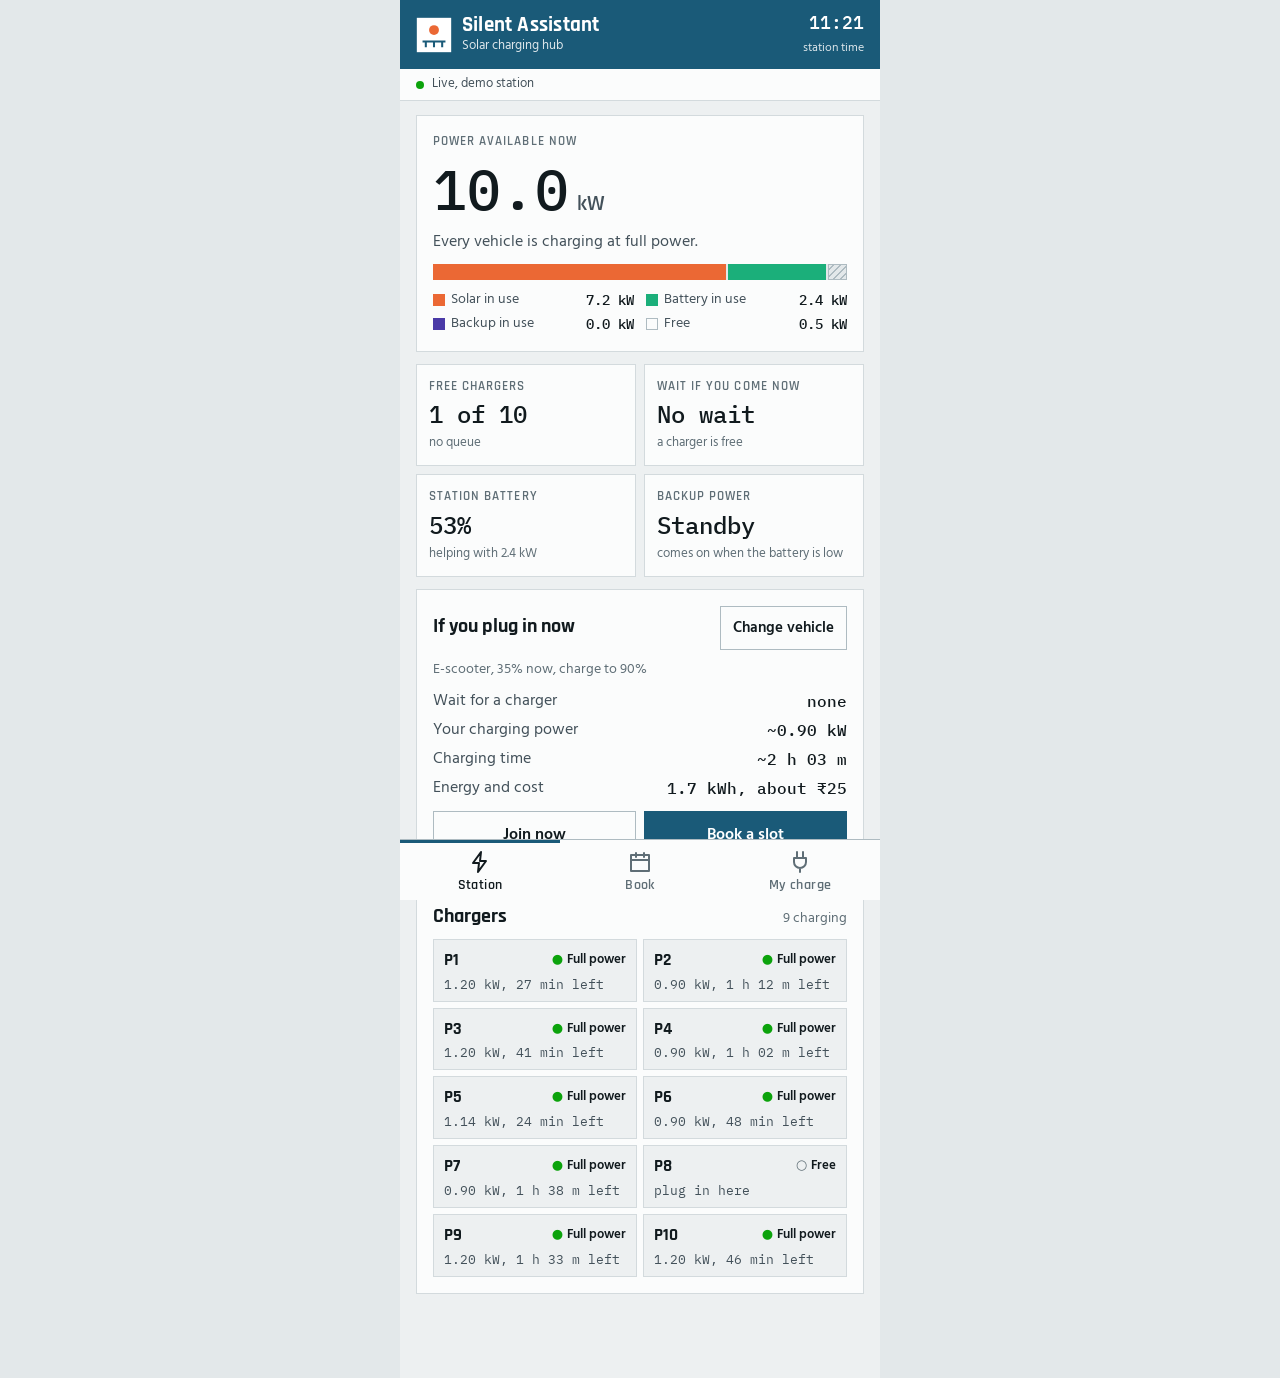
==== app.html @ 6caf34ae "Add customer mobile app with slot booking and live station power app.html shows live available power" ====
<!doctype html>
<html lang="en">
<head>
<meta charset="utf-8">
<meta name="viewport" content="width=device-width, initial-scale=1, viewport-fit=cover">
<meta name="theme-color" content="#1a5a78">
<title>Silent Assistant Charge</title>
<link rel="stylesheet" href="https://fonts.googleapis.com/css2?family=Hind:wght@400;500;600&family=IBM+Plex+Mono:wght@400;500;600&family=Rajdhani:wght@500;600;700&display=swap">
<style>
/* Customer app: one column sized for a phone held in one hand. Three screens behind a bottom bar:
   what the station can give right now, booking an arrival slot, and the customer's own charge. */
:root{
  --bg:#edf0f1; --panel:#fbfcfc; --panel-2:#e3e8ea; --ink:#111a1e; --ink-2:#43515a; --muted:#5f6e76;
  --line:#d3dadd; --line-2:#aebbc1; --accent:#1a5a78; --accent-ink:#ffffff; --accent-soft:#dbeaf1;
  --s-load:#2a78d6; --s-pv:#eb6834; --s-batt:#1baf7a; --s-grid:#4a3aa7;
  --good:#0ca30c; --warn:#fab219; --serious:#ec835a; --crit:#d03b3b; --crit-soft:#fbe6e6;
  --font-d:'Rajdhani','Segoe UI',system-ui,sans-serif;
  --font-b:'Hind','Segoe UI',system-ui,-apple-system,sans-serif;
  --font-m:'IBM Plex Mono',ui-monospace,Consolas,monospace;
}
@media (prefers-color-scheme: dark){ :root:not([data-theme="light"]){
  --bg:#0c1215; --panel:#151c20; --panel-2:#1e282d; --ink:#f1f5f6; --ink-2:#bcc8cd; --muted:#8e9ca3;
  --line:#28343a; --line-2:#3d4b52; --accent:#7cc4e2; --accent-ink:#0c1215; --accent-soft:#16303c;
  --s-load:#3987e5; --s-pv:#d95926; --s-batt:#199e70; --s-grid:#9085e9; --crit-soft:#3a1c1c; color-scheme:dark } }
:root[data-theme="dark"]{
  --bg:#0c1215; --panel:#151c20; --panel-2:#1e282d; --ink:#f1f5f6; --ink-2:#bcc8cd; --muted:#8e9ca3;
  --line:#28343a; --line-2:#3d4b52; --accent:#7cc4e2; --accent-ink:#0c1215; --accent-soft:#16303c;
  --s-load:#3987e5; --s-pv:#d95926; --s-batt:#199e70; --s-grid:#9085e9; --crit-soft:#3a1c1c; color-scheme:dark }

*{box-sizing:border-box}
html{-webkit-text-size-adjust:100%}
body{margin:0;background:var(--panel-2);color:var(--ink);font-family:var(--font-b);font-size:16px;line-height:1.45}
[hidden]{display:none!important}
.app{max-width:480px;margin:0 auto;min-height:100vh;min-height:100dvh;background:var(--bg);display:flex;flex-direction:column}
h1,h2,h3{font-family:var(--font-d);font-weight:700;line-height:1.15;margin:0}
h1{font-size:21px;letter-spacing:.01em} h2{font-size:20px} h3{font-size:17px;font-weight:600}
p{margin:0} a{color:var(--accent)}
.mono,.num{font-family:var(--font-m);font-variant-numeric:tabular-nums}
.lab{font-family:var(--font-d);font-weight:600;font-size:13px;letter-spacing:.08em;text-transform:uppercase;color:var(--muted)}
.note{color:var(--muted);font-size:14px}

/* top bar */
.top{position:sticky;top:0;z-index:5;background:var(--accent);color:var(--accent-ink);padding:10px 16px;padding-top:calc(10px + env(safe-area-inset-top,0px));display:flex;align-items:center;justify-content:space-between;gap:12px}
.brand{display:flex;gap:10px;align-items:center;min-width:0}
.brand svg{flex:none}
.brand span{display:block;font-size:13px;opacity:.85;white-space:nowrap;overflow:hidden;text-overflow:ellipsis}
.clock{text-align:right;flex:none}
.clock b{display:block;font-family:var(--font-m);font-weight:500;font-size:18px;font-variant-numeric:tabular-nums}
.clock span{font-size:12px;opacity:.85}
.livebar{display:flex;align-items:center;gap:8px;padding:6px 16px;font-size:13px;color:var(--ink-2);background:var(--panel);border-bottom:1px solid var(--line)}
.livebar i{width:8px;height:8px;border-radius:50%;background:var(--good);flex:none;animation:pulse 2s ease-in-out infinite}
@keyframes pulse{50%{opacity:.35}}
@media (prefers-reduced-motion:reduce){.livebar i{animation:none}}

main{flex:1;padding:14px 16px calc(84px + env(safe-area-inset-bottom,0px));display:flex;flex-direction:column;gap:12px}
section{display:flex;flex-direction:column;gap:12px}
.card{background:var(--panel);border:1px solid var(--line);padding:16px;display:flex;flex-direction:column;gap:10px;min-width:0}
.card-h{display:flex;justify-content:space-between;align-items:baseline;gap:8px}

/* controls: every tap target is at least 44px tall */
.btn{font-family:var(--font-b);font-size:16px;font-weight:600;min-height:46px;padding:10px 16px;border:1px solid var(--line-2);background:var(--panel);color:var(--ink);cursor:pointer;text-align:center}
.btn.primary{background:var(--accent);color:var(--accent-ink);border-color:var(--accent)}
.btn.danger{border-color:var(--crit);color:var(--crit)}
.btn:disabled{opacity:.5;cursor:not-allowed}
.btn.small{min-height:44px;padding:8px 12px;font-size:15px}
.row2{display:grid;grid-template-columns:1fr 1fr;gap:8px}
button:focus-visible,input:focus-visible,a:focus-visible,summary:focus-visible{outline:2px solid var(--accent);outline-offset:2px}

/* station screen */
.big{display:flex;align-items:baseline;gap:8px}
.big b{font-family:var(--font-m);font-weight:500;font-size:56px;line-height:1;font-variant-numeric:tabular-nums}
.big span{font-family:var(--font-d);font-weight:600;font-size:22px;color:var(--ink-2)}
.say{color:var(--ink-2)}
.say[data-alert="1"]{color:var(--crit);font-weight:600}
.mix{display:flex;gap:2px;height:16px;background:var(--panel-2);overflow:hidden}
.mix i{display:block;height:100%;min-width:0;transition:width .4s}
.mix i.free{background:repeating-linear-gradient(135deg,transparent 0 4px,var(--line-2) 4px 5px);outline:1px solid var(--line-2);outline-offset:-1px}
.leg{display:grid;grid-template-columns:1fr 1fr;gap:4px 12px;font-size:14px;color:var(--ink-2)}
.leg span{display:flex;align-items:center;gap:6px;white-space:nowrap}
.leg i{width:12px;height:12px;flex:none}
.leg b{font-family:var(--font-m);font-weight:500;color:var(--ink);margin-left:auto;font-variant-numeric:tabular-nums}
.tiles{display:grid;grid-template-columns:1fr 1fr;gap:8px}
.tile{background:var(--panel);border:1px solid var(--line);padding:12px;display:flex;flex-direction:column;gap:2px;min-width:0}
.tile b{font-family:var(--font-m);font-weight:500;font-size:24px;font-variant-numeric:tabular-nums}
.tile small{color:var(--muted);font-size:13px}
.kv{display:grid;grid-template-columns:1fr auto;gap:6px 12px;font-size:16px}
.kv span{color:var(--ink-2)} .kv b{font-family:var(--font-m);font-weight:500;font-variant-numeric:tabular-nums;text-align:right}
.plist{display:grid;grid-template-columns:1fr 1fr;gap:6px}
.pc{border:1px solid var(--line);background:var(--bg);padding:8px 10px;display:flex;flex-direction:column;gap:2px;min-width:0}
.pc[data-me="1"]{border:2px solid var(--accent)}
.pc-h{display:flex;justify-content:space-between;align-items:center;gap:6px}
.pc-h b{font-family:var(--font-d);font-size:17px}
.pc small{font-family:var(--font-m);font-size:12.5px;color:var(--ink-2);white-space:nowrap;overflow:hidden;text-overflow:ellipsis}
.st{font-size:13px;font-weight:600;display:inline-flex;align-items:center;gap:4px;white-space:nowrap}
.st::before{content:"○";color:var(--muted)}
.st[data-s="full"]::before{content:"●";color:var(--good)}
.st[data-s="shared"]::before{content:"◐";color:var(--s-load)}
.st[data-s="hold"]::before,.st[data-s="trip"]::before{content:"▲";color:var(--warn)}
.st[data-s="fault"]::before{content:"■";color:var(--crit)}

/* booking screen */
.types{display:grid;grid-template-columns:1fr 1fr;gap:8px}
.types button{font-family:var(--font-b);text-align:left;min-height:60px;padding:8px 12px;border:1px solid var(--line-2);background:var(--panel);color:var(--ink);cursor:pointer;display:flex;flex-direction:column;gap:2px}
.types button b{font-size:16px;font-weight:600}
.types button small{font-size:12.5px;color:var(--muted);font-family:var(--font-m)}
.types button[aria-checked="true"]{background:var(--accent);border-color:var(--accent);color:var(--accent-ink)}
.types button[aria-checked="true"] small{color:var(--accent-ink);opacity:.85}
.field{display:flex;flex-direction:column;gap:2px}
.field label{display:flex;justify-content:space-between;align-items:baseline;font-size:15px;color:var(--ink-2)}
.field label b{font-family:var(--font-m);font-weight:500;font-size:18px;color:var(--ink)}
input[type=range]{width:100%;height:44px;margin:0;accent-color:var(--accent)}
.slots{list-style:none;margin:0;padding:0;display:flex;flex-direction:column;gap:6px}
.slot{display:grid;grid-template-columns:56px minmax(0,1fr) auto;gap:10px;align-items:center;padding:10px;border:1px solid var(--line);background:var(--bg)}
.slot[data-mine="1"]{border:2px solid var(--accent)}
.s-time b{display:block;font-family:var(--font-m);font-weight:500;font-size:18px;font-variant-numeric:tabular-nums}
.s-time span{font-size:12px;color:var(--muted)}
.s-body{display:flex;flex-direction:column;gap:4px;min-width:0}
.s-bar{height:8px;background:var(--panel-2)}
.s-bar i{display:block;height:100%;background:var(--s-load);border-radius:0 3px 3px 0}
.s-meta{display:flex;justify-content:space-between;gap:8px;font-size:13px;color:var(--ink-2);white-space:nowrap}
.s-est{font-size:14px;font-family:var(--font-m);font-variant-numeric:tabular-nums}
.tag{font-family:var(--font-d);font-weight:700;font-size:12px;letter-spacing:.06em;text-transform:uppercase;color:var(--accent);border:1px solid var(--accent);padding:0 5px;margin-left:6px;white-space:nowrap}
.daysep{font-family:var(--font-d);font-weight:600;font-size:13px;letter-spacing:.08em;text-transform:uppercase;color:var(--muted);padding:6px 0 0}

/* my charge screen */
.token{font-family:var(--font-m);font-size:30px;font-weight:500;letter-spacing:.04em}
.prog{height:14px;background:var(--panel-2);position:relative}
.prog i{position:absolute;inset:0 auto 0 0;background:var(--s-batt);border-radius:0 4px 4px 0;transition:width .4s}
.prog em{position:absolute;top:-3px;bottom:-3px;width:2px;background:var(--ink-2)}
.pct{display:flex;justify-content:space-between;font-family:var(--font-m);font-size:14px;color:var(--ink-2)}
.blist{list-style:none;margin:0;padding:0;display:flex;flex-direction:column;gap:8px}
.blist li{border:1px solid var(--line);background:var(--bg);padding:12px;display:flex;flex-direction:column;gap:8px}
.blist .when{font-family:var(--font-m);font-size:20px;font-weight:500}
.blist .code{font-family:var(--font-m);color:var(--ink-2);font-size:14px}
.empty{color:var(--muted)}
.seg{display:flex}
.seg button{flex:1;font-family:var(--font-b);font-size:15px;min-height:44px;border:1px solid var(--line-2);background:var(--panel);color:var(--ink-2);cursor:pointer;margin-right:-1px}
.seg button[aria-pressed="true"]{background:var(--accent);color:var(--accent-ink);border-color:var(--accent);position:relative}
details summary{cursor:pointer;font-family:var(--font-d);font-weight:600;font-size:17px;min-height:28px}
details[open] summary{margin-bottom:10px}
details .in{display:flex;flex-direction:column;gap:10px}

/* bottom bar */
.nav{position:fixed;left:0;right:0;bottom:0;z-index:6;display:flex;justify-content:center;pointer-events:none}
.nav div{pointer-events:auto;width:100%;max-width:480px;display:grid;grid-template-columns:repeat(3,1fr);background:var(--panel);border-top:1px solid var(--line-2);padding-bottom:env(safe-area-inset-bottom,0px)}
.nav button{font-family:var(--font-d);font-weight:600;font-size:14px;letter-spacing:.03em;min-height:60px;border:0;background:none;color:var(--muted);cursor:pointer;display:flex;flex-direction:column;align-items:center;justify-content:center;gap:2px;border-top:3px solid transparent;position:relative}
.nav button[aria-current="page"]{color:var(--ink);border-top-color:var(--accent)}
.nav svg{width:24px;height:24px;fill:none;stroke:currentColor;stroke-width:2;stroke-linecap:round;stroke-linejoin:round}
.nav .dot{position:absolute;top:8px;left:calc(50% + 10px);width:9px;height:9px;border-radius:50%;background:var(--good)}
.toast{position:fixed;left:50%;transform:translateX(-50%);bottom:calc(76px + env(safe-area-inset-bottom,0px));z-index:7;width:calc(100% - 32px);max-width:448px;background:var(--ink);color:var(--bg);padding:12px 14px;font-size:15px}
</style>
</head>
<body>
<div class="app">
  <header class="top">
    <div class="brand">
      <svg width="36" height="36" viewBox="0 0 44 44" aria-hidden="true"><rect x="1" y="1" width="42" height="42" fill="var(--accent-ink)"/><circle cx="22" cy="16" r="6" fill="var(--s-pv)"/><path d="M8 30h28M12 30v7M22 30v7M32 30v7" stroke="var(--accent)" stroke-width="2.5" fill="none"/></svg>
      <div style="min-width:0"><h1>Silent Assistant</h1><span>Solar charging hub</span></div>
    </div>
    <div class="clock"><b id="clock">--:--</b><span>station time</span></div>
  </header>
  <div class="livebar"><i></i><span id="src">Connecting to the station…</span></div>

  <main>
    <!-- STATION -->
    <section id="v-station">
      <div class="card">
        <span class="lab">Power available now</span>
        <div class="big"><b id="h-avail">0.0</b><span>kW</span></div>
        <p class="say" id="h-say"></p>
        <div class="mix" id="h-mix" role="img"></div>
        <div class="leg" id="h-leg"></div>
      </div>
      <div class="tiles">
        <div class="tile"><span class="lab">Free chargers</span><b id="t-free">0</b><small id="t-free-s"></small></div>
        <div class="tile"><span class="lab">Wait if you come now</span><b id="t-wait">0</b><small id="t-wait-s"></small></div>
        <div class="tile"><span class="lab">Station battery</span><b id="t-soc">0%</b><small id="t-soc-s"></small></div>
        <div class="tile"><span class="lab">Backup power</span><b id="t-grid">off</b><small id="t-grid-s"></small></div>
      </div>
      <div class="card">
        <div class="card-h"><h2>If you plug in now</h2><button class="btn small" data-go="book">Change vehicle</button></div>
        <p class="note" id="n-veh"></p>
        <div class="kv" id="n-kv"></div>
        <div class="row2"><button class="btn" id="join">Join now</button><button class="btn primary" data-go="book">Book a slot</button></div>
      </div>
      <div class="card">
        <div class="card-h"><h2>Chargers</h2><span class="note" id="p-note"></span></div>
        <div class="plist" id="plist"></div>
      </div>
    </section>

    <!-- BOOK -->
    <section id="v-book" hidden>
      <div class="card">
        <h2>Your vehicle</h2>
        <div class="types" id="types" role="radiogroup" aria-label="Vehicle type"></div>
        <div class="field"><label for="soc">Battery now <b id="soc-v"></b></label><input type="range" id="soc" min="5" max="90" step="5"></div>
        <div class="field"><label for="tgt">Charge to <b id="tgt-v"></b></label><input type="range" id="tgt" min="20" max="100" step="5"></div>
        <p class="note" id="need"></p>
      </div>
      <div class="card">
        <h2>Pick an arrival slot</h2>
        <p class="note">Booked slots get priority at the station and charge to your full target. The bar is the power the station expects to have, from the solar forecast plus the backup feed.</p>
        <ol class="slots" id="slots"></ol>
      </div>
    </section>

    <!-- MY CHARGE -->
    <section id="v-me" hidden>
      <div class="card" id="sess"></div>
      <div class="card">
        <h2>My bookings</h2>
        <ul class="blist" id="blist"></ul>
      </div>
      <details class="card">
        <summary>Demo controls</summary>
        <div class="in">
          <p class="note" id="d-note"></p>
          <span class="lab">Station clock speed</span>
          <div class="seg" id="speed"><button data-v="1" aria-pressed="true">1 min / s</button><button data-v="10" aria-pressed="false">10 min / s</button><button data-v="60" aria-pressed="false">1 h / s</button></div>
          <button class="btn" id="jump">Skip to my next booking</button>
          <a href="index.html" target="_blank" rel="noopener">Open the station dashboard</a>
        </div>
      </details>
    </section>
  </main>

  <nav class="nav" aria-label="Screens"><div>
    <button data-go="station" aria-current="page"><svg viewBox="0 0 24 24" aria-hidden="true"><path d="M13 2 5 13h6l-1 9 8-11h-6z"/></svg>Station</button>
    <button data-go="book"><svg viewBox="0 0 24 24" aria-hidden="true"><rect x="3" y="5" width="18" height="16"/><path d="M3 10h18M8 3v4M16 3v4"/></svg>Book</button>
    <button data-go="me"><svg viewBox="0 0 24 24" aria-hidden="true"><path d="M9 2v6M15 2v6M6 8h12v4a6 6 0 0 1-12 0zM12 18v4"/></svg>My charge<i class="dot" id="navdot" hidden></i></button>
  </div></nav>
  <div class="toast" id="toast" role="status" aria-live="polite" hidden></div>
</div>

<script src="model.js?v=1"></script>
<script src="station-link.js?v=1"></script>
<script>
(function () {
  'use strict';
  const { TYPES, Station, arrivalRate } = window.SS, Link = window.SSLink;
  const PRICE = 15;                      // ₹ per kWh delivered; the same starting assumption as the business case
  const KEY = 'silent-assistant-app-v1';
  const $ = id => document.getElementById(id);
  const clamp = (v, a, b) => Math.max(a, Math.min(b, v));
  const hhmm = t => { t = ((Math.round(t) % 1440) + 1440) % 1440; return String(Math.floor(t / 60)).padStart(2, '0') + ':' + String(t % 60).padStart(2, '0'); };
  const dur = m => { const n = Math.round(m); return n < 1 ? 'under 1 min' : n < 60 ? n + ' min' : Math.floor(n / 60) + ' h ' + String(n % 60).padStart(2, '0') + ' m'; };
  const inr = v => '₹' + Math.round(v).toLocaleString('en-IN');
  const esc = s => String(s).replace(/[&<>"]/g, c => ({ '&': '&amp;', '<': '&lt;', '>': '&gt;', '"': '&quot;' }[c]));
  const SL = { free: 'Free', full: 'Full power', shared: 'Sharing', hold: 'On hold', trip: 'Tripped', fault: 'Out of order' };
  const SPEC = { rick: 'E-rickshaw', scoot: 'E-scooter', cycle: 'E-cycle', phone: 'Phone / power bank' };

  /* ---------- what this phone remembers ---------- */
  let me = { v: { type: 'scoot', soc: 35, target: 90 }, bookings: [], session: null };
  try { const s = JSON.parse(localStorage.getItem(KEY)); if (s && s.v && TYPES[s.v.type]) { me = s; if (me.session) me.session.stale = true; } } catch (e) { /* first visit or storage blocked */ }
  const save = () => { try { localStorage.setItem(KEY, JSON.stringify(me)); } catch (e) { /* the app still works for this visit */ } };

  /* ---------- the station: a dashboard tab if one is open, otherwise a simulated station in this page ---------- */
  let st, snap = null, remoteAt = 0, speed = 1, seq = 0;
  const pending = new Map();
  function boot() {
    st = new Station({ smart: true, seed: 21, startMin: 540, auto: true });
    st.soc = 88; st.cloud = 0.15;
    ['rick', 'scoot', 'rick', 'cycle', 'rick', 'scoot', 'rick'].forEach(t => st.arrive(t, false));
    for (let i = 0; i < 140; i++) st.step(1);
  }
  const linked = () => Date.now() - remoteAt < 3000;
  const ch = 'BroadcastChannel' in window ? new BroadcastChannel(Link.CH) : null;
  if (ch) ch.onmessage = e => {
    const m = e.data; if (!m) return;
    if (m.kind === 'snap') { snap = m.snap; remoteAt = Date.now(); }
    else if (m.kind === 'reply' && pending.has(m.id)) { pending.get(m.id)(m.r); pending.delete(m.id); }
  };
  function send(cmd) {
    return new Promise(res => {
      if (!linked()) { const r = Link.handle(st, cmd); st.step(0); snap = Link.snapshot(st, 'local'); res(r); return; }
      const id = (++seq) + '-' + Math.random().toString(36).slice(2, 8);
      pending.set(id, res); ch.postMessage({ kind: 'cmd', id: id, cmd: cmd });
      setTimeout(() => { if (pending.has(id)) { pending.delete(id); res({ ok: false, why: 'The station did not answer. Please try again.' }); } }, 2000);
    });
  }
  function advance(min) { let left = min; while (left > 1e-9) { const d = Math.min(1, left); st.step(d); left -= d; } }
  const now = () => snap.day * 1440 + snap.t;

  /* ---------- estimates ---------- */
  // Minutes to charge at a given power share; charging tapers above 80% as it does at the station.
  function chargeMin(type, soc, target, share) {
    const T = TYPES[type]; let min = 0;
    for (let s = soc; s < target; s++) {
      const taper = s < 80 ? 1 : 1 - 0.7 * (s - 80) / 20;
      min += (T.cap / 100) / (Math.max(0.02, Math.min(share, T.max * taper)) * snap.cfg.chgEff) * 60;
    }
    return min;
  }
  const needKwh = v => Math.max(0, v.target - v.soc) / 100 * TYPES[v.type].cap;
  // Expected station power in a future slot: clear-sky solar scaled by today's cloud, plus the backup feed. Battery support is left out, so this is cautious.
  function forecast(t) {
    const c = snap.cfg, x = (t - 360) / 720, clear = x > 0 && x < 1 ? Math.pow(Math.sin(Math.PI * x), 1.2) : 0;
    const power = Math.min(c.busKw, c.pvKwp * c.pvDerate * clear * (1 - 0.75 * snap.cloud) + c.gridKw);
    const busy = clamp(arrivalRate(t) * c.arrX * 1.2, 1, c.ports);      // vehicles expected on charge
    return { power: power, busy: busy };
  }
  const shareOf = (type, power, vehicles) => Math.min(TYPES[type].max, snap.cfg.portMax, power / Math.max(1, vehicles));

  /* ---------- station screen ---------- */
  let plSig = null;
  function renderStation() {
    const s = snap, c = s.cfg, occ = s.ports.filter(p => p.token).length, free = s.ports.filter(p => p.state === 'free').length;
    $('h-avail').textContent = s.tripped ? '0.0' : s.budget.toFixed(1);
    const say = $('h-say');
    say.dataset.alert = s.tripped ? 1 : 0;
    say.textContent = s.tripped ? 'The station has tripped on overload. Charging resumes in about ' + Math.ceil(s.tripLeft) + ' min.'
      : s.budget < 0.15 ? 'No power right now: the sun is down and the backup feed is not available.'
      : !occ ? 'No vehicle is charging. Plug in and you get full power.'
      : s.limiter === 'none' ? 'Every vehicle is charging at full power.'
      : 'Busy: power is shared fairly between ' + occ + ' vehicles, so charging is slower than usual.';
    const batt = Math.max(0, s.batt), solar = Math.max(0, s.load - batt - s.grid), spare = Math.max(0, s.budget - s.load);
    const parts = [['Solar', solar, 'var(--s-pv)'], ['Battery', batt, 'var(--s-batt)'], ['Backup', s.grid, 'var(--s-grid)']];
    $('h-mix').innerHTML = parts.map(p => p[1] > 0.02 ? `<i style="width:${(p[1] / c.busKw * 100).toFixed(1)}%;background:${p[2]}"></i>` : '').join('') + (spare > 0.02 ? `<i class="free" style="width:${(spare / c.busKw * 100).toFixed(1)}%"></i>` : '');
    $('h-mix').setAttribute('aria-label', 'In use ' + s.load.toFixed(1) + ' kilowatts of ' + s.budget.toFixed(1) + ' available; station limit ' + c.busKw + ' kilowatts');
    $('h-leg').innerHTML = parts.map(p => `<span><i style="background:${p[2]}"></i>${p[0]} in use<b>${p[1].toFixed(1)} kW</b></span>`).join('') + `<span><i class="free" style="outline:1px solid var(--line-2);outline-offset:-1px"></i>Free<b>${spare.toFixed(1)} kW</b></span>`;

    $('t-free').textContent = free + ' of ' + c.ports;
    $('t-free-s').textContent = s.queue.length ? s.queue.length + ' waiting in the queue' : free ? 'no queue' : 'all in use';
    $('t-wait').textContent = s.waitNew < 0 ? 'Unknown' : s.waitNew < 1 ? 'No wait' : '~' + dur(s.waitNew);
    $('t-wait-s').textContent = s.waitNew < 0 ? 'station is not managed' : s.waitNew < 1 ? 'a charger is free' : 'until a charger frees up';
    $('t-soc').textContent = Math.round(s.soc) + '%';
    $('t-soc-s').textContent = s.batt > 0.02 ? 'helping with ' + s.batt.toFixed(1) + ' kW' : s.batt < -0.02 ? 'charging from the sun' : 'idle';
    $('t-grid').textContent = s.grid > 0.02 ? s.grid.toFixed(1) + ' kW' : s.gridAvail > 0 ? 'Ready' : 'Standby';
    $('t-grid-s').textContent = s.gridAvail > 0 ? 'on, keeps charging going' : 'comes on when the battery is low';

    const v = me.v, share = shareOf(v.type, s.budget, occ + (free ? 1 : 0)), need = needKwh(v);
    $('n-veh').textContent = SPEC[v.type] + ', ' + v.soc + '% now, charge to ' + v.target + '%';
    $('n-kv').innerHTML = `<span>Wait for a charger</span><b>${s.waitNew < 0 ? 'unknown' : s.waitNew < 1 ? 'none' : '~' + dur(s.waitNew)}</b>` +
      `<span>Your charging power</span><b>~${share.toFixed(2)} kW</b>` +
      `<span>Charging time</span><b>${share > 0.03 ? '~' + dur(chargeMin(v.type, v.soc, v.target, share)) : 'unknown'}</b>` +
      `<span>Energy and cost</span><b>${need.toFixed(1)} kWh, about ${inr(need * PRICE)}</b>`;
    $('join').disabled = !!active() || s.queue.length >= c.queueMax;

    const tok = active() ? me.session.token : null;
    const sig = s.ports.map(p => p.id + p.state + (p.token === tok)).join('|');
    if (sig !== plSig) {
      plSig = sig;
      $('plist').innerHTML = s.ports.map(p => `<div class="pc" data-me="${p.token && p.token === tok ? 1 : 0}"><div class="pc-h"><b>P${p.id}</b><span class="st" data-s="${p.state}">${p.token && p.token === tok ? 'You' : SL[p.state]}</span></div><small></small></div>`).join('');
    }
    [...$('plist').children].forEach((el, i) => {
      const p = s.ports[i];
      el.lastChild.textContent = p.state === 'free' ? 'plug in here' : p.state === 'fault' ? 'being repaired' : p.state === 'trip' ? 'waiting for reset' : p.set.toFixed(2) + ' kW, ' + dur(p.left) + ' left';
    });
    $('p-note').textContent = occ + ' charging';
  }

  /* ---------- booking screen ---------- */
  let slSig = null;
  function buildTypes() {
    $('types').innerHTML = Object.keys(TYPES).map(k => `<button role="radio" data-type="${k}" aria-checked="false"><b>${SPEC[k]}</b><small>up to ${TYPES[k].max} kW, ${TYPES[k].cap} kWh</small></button>`).join('');
    $('types').addEventListener('click', e => { const b = e.target.closest('button'); if (!b) return; me.v.type = b.dataset.type; save(); render(); });
    $('soc').addEventListener('input', e => { me.v.soc = +e.target.value; if (me.v.target < me.v.soc + 10) me.v.target = Math.min(100, me.v.soc + 10); save(); render(); });
    $('tgt').addEventListener('input', e => { me.v.target = Math.max(+e.target.value, me.v.soc + 10); save(); render(); });
  }
  function renderBook() {
    const v = me.v, c = snap.cfg;
    [...$('types').children].forEach(b => b.setAttribute('aria-checked', b.dataset.type === v.type));
    if (document.activeElement !== $('soc')) $('soc').value = v.soc;
    if (document.activeElement !== $('tgt') || +$('tgt').value !== v.target) $('tgt').value = v.target;
    $('soc-v').textContent = v.soc + '%'; $('tgt-v').textContent = v.target + '%';
    $('need').textContent = 'Needs ' + needKwh(v).toFixed(1) + ' kWh, about ' + inr(needKwh(v) * PRICE) + ' at ₹' + PRICE + ' per kWh.';

    // Arrival slots: every half hour from now, 06:00 to 22:00, today and into tomorrow.
    const first = Math.ceil((now() + 1) / 30) * 30, rows = [];
    for (let a = first; rows.length < 18 && a < first + 1440; a += 30) {
      const t = a % 1440; if (t < 360 || t > 1290) continue;
      const f = forecast(t), share = shareOf(v.type, f.power, f.busy);
      rows.push({ abs: a, t: t, f: f, min: chargeMin(v.type, v.soc, v.target, share), mine: me.bookings.some(b => b.abs === a) });
    }
    const best = rows.reduce((m, r) => (!m || r.min < m.min - 0.5 ? r : m), null);
    const sig = rows.map(r => r.abs + ':' + r.f.power.toFixed(1) + ':' + Math.round(r.min) + ':' + r.mine).join('|') + '|' + snap.day;
    if (sig === slSig) return;
    slSig = sig;
    let html = '', day = snap.day;
    rows.forEach(r => {
      const d = Math.floor(r.abs / 1440);
      if (d !== day) { day = d; html += '<li class="daysep">Tomorrow</li>'; }
      const lvl = r.f.busy / c.ports;
      html += `<li class="slot" data-mine="${r.mine ? 1 : 0}"><div class="s-time"><b>${hhmm(r.t)}</b><span>to ${hhmm(r.t + 30)}</span></div>` +
        `<div class="s-body"><div class="s-bar"><i style="width:${(r.f.power / c.busKw * 100).toFixed(0)}%"></i></div>` +
        `<div class="s-meta"><span>${r.f.power.toFixed(1)} kW expected</span><span>${lvl < 0.3 ? 'Quiet' : lvl < 0.5 ? 'Moderate' : 'Busy'}</span></div>` +
        `<div class="s-est">~${dur(r.min)}${r === best ? '<span class="tag">Fastest</span>' : ''}</div></div>` +
        `<button class="btn small${r.mine ? '' : ' primary'}" data-abs="${r.abs}" ${r.mine ? 'disabled' : ''}>${r.mine ? 'Booked' : 'Book'}</button></li>`;
    });
    $('slots').innerHTML = html;
  }
  function book(abs) {
    if (me.bookings.length >= 3) { toast('You already hold 3 bookings. Cancel one first.'); return; }
    const v = me.v, code = 'SA-' + hhmm(abs % 1440).replace(':', '') + '-' + Math.random().toString(36).slice(2, 5).toUpperCase();
    me.bookings.push({ abs: abs, type: v.type, soc: v.soc, target: v.target, code: code });
    me.bookings.sort((a, b) => a.abs - b.abs); save(); slSig = null; blSig = null; render();
    toast('Booked ' + hhmm(abs % 1440) + ' to ' + hhmm(abs % 1440 + 30) + '. Check in from ' + hhmm(abs % 1440 - 10) + ' under My charge.');
  }

  /* ---------- my charge screen ---------- */
  const active = () => me.session && !me.session.done;
  async function checkin(b) {
    if (active()) { toast('You already have a charge in progress.'); return; }
    const v = b || me.v;
    const r = await send({ kind: 'checkin', type: v.type, soc: v.soc, target: v.target, prio: !!b });
    if (!r.ok) { toast(r.why); return; }
    me.session = { token: r.token, type: v.type, soc0: v.soc, soc: v.soc, target: v.target, kwh: 0, booked: !!b, done: false };
    if (b) me.bookings = me.bookings.filter(x => x !== b);
    save(); blSig = null; slSig = null; go('me'); render();
    toast('Checked in. Your token is ' + r.token + '.');
  }
  function track() {              // follow our token through the station snapshot
    const s = me.session; if (!s || s.done) return;
    const p = snap.ports.find(x => x.token === s.token), qi = snap.queue.findIndex(x => x.token === s.token);
    if (p) { s.seen = true; s.stale = false; s.port = p.id; s.state = p.state; s.set = p.set; s.left = p.left; s.soc = p.soc; s.kwh = p.kwh; s.pos = -1; }
    else if (qi >= 0) { s.seen = true; s.stale = false; s.port = null; s.pos = qi; s.wait = snap.queue[qi].wait; }
    else if (s.stale) { me.session = null; save(); }                    // left over from an earlier visit
    else if (s.seen) { s.done = true; save(); toast('Charging finished at ' + Math.round(s.soc) + '%.'); }
  }
  // The cards are rebuilt only when their layout changes; numbers are then updated in place,
  // so a button is never replaced while a finger is on it.
  let blSig = null, seSig = null;
  function renderMe() {
    const s = me.session, el = $('sess');
    $('navdot').hidden = !active();
    const mode = !s ? 'none' : s.done ? 'done' : s.port ? 'charge' + (s.booked ? 'B' : 'W') : 'wait';
    if (mode !== seSig) {
      seSig = mode;
      el.innerHTML = mode === 'none' ? '<h2>No charge in progress</h2><p class="empty">Book a slot, or join the queue from the Station screen. Your charging status will appear here.</p>'
        : mode === 'done' ? '<h2>Charge complete</h2><div class="kv"><span>Token</span><b id="x-tok"></b><span>Battery</span><b id="x-batt"></b><span>Energy</span><b id="x-kwh"></b><span>To pay</span><b id="x-cost"></b></div><button class="btn primary" id="s-done">Done</button>'
        : mode === 'wait' ? '<span class="lab">Waiting for a charger</span><div class="token" id="x-tok"></div><div class="kv"><span>Your place in the queue</span><b id="x-pos"></b><span>Estimated wait</span><b id="x-wait"></b></div><p class="note">Stay near the station. Your port number appears here as soon as a charger is free.</p><button class="btn danger" id="s-stop">Leave the queue</button>'
        : '<div class="card-h"><span class="lab" id="x-port"></span><span class="st" id="x-st"></span></div><div class="big"><b id="x-kw"></b><span>kW now</span></div>' +
          '<div class="prog" id="x-prog" role="img"><i></i><em></em></div><div class="pct"><span id="x-now"></span><span id="x-tgt"></span></div>' +
          '<div class="kv"><span>Token</span><b id="x-tok"></b><span>Time left</span><b id="x-left"></b><span>Energy so far</span><b id="x-kwh"></b><span>Cost so far</span><b id="x-cost"></b></div>' +
          (mode === 'chargeW' ? `<p class="note">Walk-in fair use: while others are waiting, a session ends at ${snap.cfg.fairSoc}% or ${snap.cfg.fairKwh} kWh. Booked slots charge to the full target.</p>` : '') +
          '<button class="btn danger" id="s-stop">Stop charging and unplug</button>';
    }
    const put = (id, v) => { const e = $(id); if (e && e.textContent !== v) e.textContent = v; };
    if (s) {
      put('x-tok', s.token); put('x-kwh', s.kwh.toFixed(2) + ' kWh'); put('x-cost', inr(s.kwh * PRICE));
      put('x-batt', s.soc0 + '% to ' + Math.round(s.soc) + '%');
      put('x-pos', String((s.pos || 0) + 1)); put('x-wait', s.wait == null || s.wait < 0 ? 'unknown' : '~' + dur(s.wait));
      if (s.port && !s.done) {
        put('x-port', 'Charging at port ' + s.port); put('x-st', SL[s.state] || ''); $('x-st').dataset.s = s.state;
        put('x-kw', s.set.toFixed(2)); put('x-now', Math.round(s.soc) + '% now'); put('x-tgt', 'target ' + s.target + '%');
        put('x-left', s.state === 'hold' ? 'waiting for power' : s.state === 'trip' ? 'station tripped' : '~' + dur(s.left));
        const pr = $('x-prog'); pr.firstChild.style.width = clamp(s.soc, 0, 100).toFixed(1) + '%'; pr.lastChild.style.left = s.target + '%';
        pr.setAttribute('aria-label', 'Battery ' + Math.round(s.soc) + ' percent, target ' + s.target + ' percent');
      }
    }

    const t = now(), phase = b => { const d = b.abs - t; return d > 10 ? 'early' : d >= -45 ? 'open' : 'past'; };
    const sig = me.bookings.map(b => b.code + phase(b)).join('|') + '|' + !!active();
    if (sig !== blSig) {
      blSig = sig;
      $('blist').innerHTML = me.bookings.length ? me.bookings.map((b, i) => {
        const tm = b.abs % 1440, ph = phase(b);
        return `<li><div class="card-h"><span class="when">${hhmm(tm)} to ${hhmm(tm + 30)}</span><span class="code">${esc(b.code)}</span></div>` +
          `<span>${SPEC[b.type]}, ${b.soc}% to ${b.target}%</span><span class="note" data-state></span>` +
          `<div class="row2"><button class="btn primary" data-in="${i}" ${ph !== 'open' || active() ? 'disabled' : ''}>Check in</button><button class="btn" data-x="${i}">${ph === 'past' ? 'Remove' : 'Cancel'}</button></div></li>`;
      }).join('') : '<li class="empty" style="border:0;padding:0;background:none">No bookings yet.</li>';
    }
    [...$('blist').querySelectorAll('[data-state]')].forEach((e, i) => {
      const b = me.bookings[i]; if (!b) return;
      const d = b.abs - t, ph = phase(b), txt = ph === 'early' ? 'Check-in opens at ' + hhmm(b.abs % 1440 - 10) + ', in ' + dur(d - 10) : ph === 'open' ? 'Check-in is open now' : 'This slot has passed';
      if (e.textContent !== txt) e.textContent = txt;
    });
    put('d-note', linked() ? 'Linked to the station dashboard open in another tab. The dashboard controls the clock, and your check-in appears there as a vehicle.' : 'This is a demo: the station is simulated on your phone and its clock runs fast. Bookings are kept on this phone only.');
    $('speed').style.opacity = linked() ? 0.5 : 1; $('jump').disabled = linked() || !me.bookings.length;
  }

  /* ---------- shell ---------- */
  let view = 'station', toastT = 0;
  function toast(msg) { const t = $('toast'); t.textContent = msg; t.hidden = false; clearTimeout(toastT); toastT = setTimeout(() => { t.hidden = true; }, 4200); }
  function go(name) {
    if (!$('v-' + name)) return;
    view = name;
    ['station', 'book', 'me'].forEach(n => { $('v-' + n).hidden = n !== name; });
    document.querySelectorAll('.nav button').forEach(b => { if (b.dataset.go === name) b.setAttribute('aria-current', 'page'); else b.removeAttribute('aria-current'); });
    try { history.replaceState(null, '', '#' + name); } catch (e) { /* hash is a convenience only */ }
    window.scrollTo(0, 0);
  }
  function render() {
    if (!snap) return;
    track();
    $('clock').textContent = hhmm(snap.t);
    $('src').textContent = linked() ? 'Live from the station dashboard' : 'Live, demo station';
    if (view === 'station') renderStation(); else if (view === 'book') renderBook();
    renderMe();
  }
  document.addEventListener('click', e => {
    const b = e.target.closest('button'); if (!b) return;
    if (b.dataset.go) { go(b.dataset.go); render(); }
    else if (b.dataset.abs) book(+b.dataset.abs);
    else if (b.dataset.in) checkin(me.bookings[+b.dataset.in]);
    else if (b.dataset.x) { me.bookings.splice(+b.dataset.x, 1); save(); blSig = null; slSig = null; render(); }
    else if (b.id === 'join') checkin(null);
    else if (b.id === 's-stop') send({ kind: 'leave', token: me.session.token }).then(() => { me.session = null; save(); render(); toast('You have left the station.'); });
    else if (b.id === 's-done') { me.session = null; save(); render(); }
    else if (b.id === 'jump') { const nb = me.bookings.find(x => x.abs - 8 > now()) || me.bookings[0]; let n = 0; while (st.day * 1440 + st.t < nb.abs - 8 && n++ < 3000) st.step(1); snap = Link.snapshot(st, 'local'); slSig = null; blSig = null; render(); }
    else if (b.parentNode.id === 'speed') { speed = +b.dataset.v; [...$('speed').children].forEach(x => x.setAttribute('aria-pressed', x === b)); }
  });

  boot(); buildTypes();
  snap = Link.snapshot(st, 'local');
  if (location.hash.length > 1) go(location.hash.slice(1));
  render();
  setInterval(() => { if (!linked()) { advance(speed * 0.25); snap = Link.snapshot(st, 'local'); } render(); }, 250);
})();
</script>
</body>
</html>
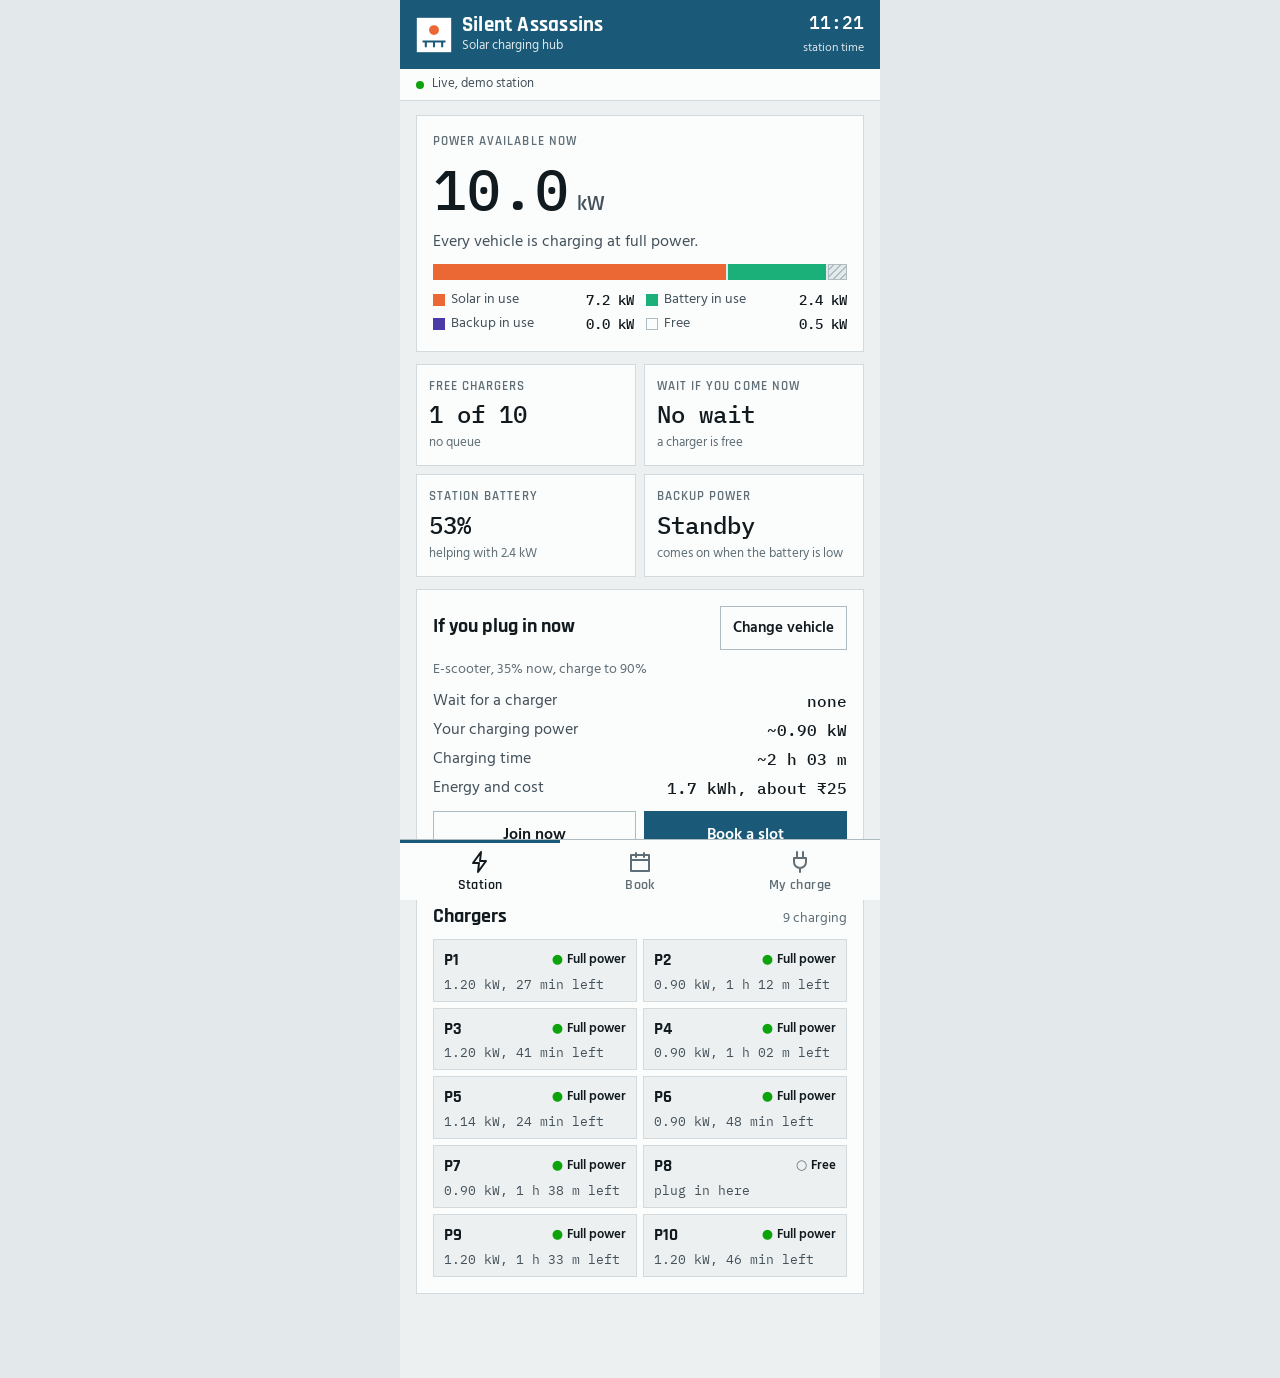
==== commit 656cdde7: "Rename to team name Silent Assassins Co-Authored-By: Claude Opus 5.5 <noreply@anthropic.com>" ====
--- a/app.html
+++ b/app.html
@@ -4,7 +4,7 @@
 <meta charset="utf-8">
 <meta name="viewport" content="width=device-width, initial-scale=1, viewport-fit=cover">
 <meta name="theme-color" content="#1a5a78">
-<title>Silent Assistant Charge</title>
+<title>Silent Assassins Charge</title>
 <link rel="stylesheet" href="https://fonts.googleapis.com/css2?family=Hind:wght@400;500;600&family=IBM+Plex+Mono:wght@400;500;600&family=Rajdhani:wght@500;600;700&display=swap">
 <style>
 /* Customer app: one column sized for a phone held in one hand. Three screens behind a bottom bar:
@@ -155,7 +155,7 @@
   <header class="top">
     <div class="brand">
       <svg width="36" height="36" viewBox="0 0 44 44" aria-hidden="true"><rect x="1" y="1" width="42" height="42" fill="var(--accent-ink)"/><circle cx="22" cy="16" r="6" fill="var(--s-pv)"/><path d="M8 30h28M12 30v7M22 30v7M32 30v7" stroke="var(--accent)" stroke-width="2.5" fill="none"/></svg>
-      <div style="min-width:0"><h1>Silent Assistant</h1><span>Solar charging hub</span></div>
+      <div style="min-width:0"><h1>Silent Assassins</h1><span>Solar charging hub</span></div>
     </div>
     <div class="clock"><b id="clock">--:--</b><span>station time</span></div>
   </header>
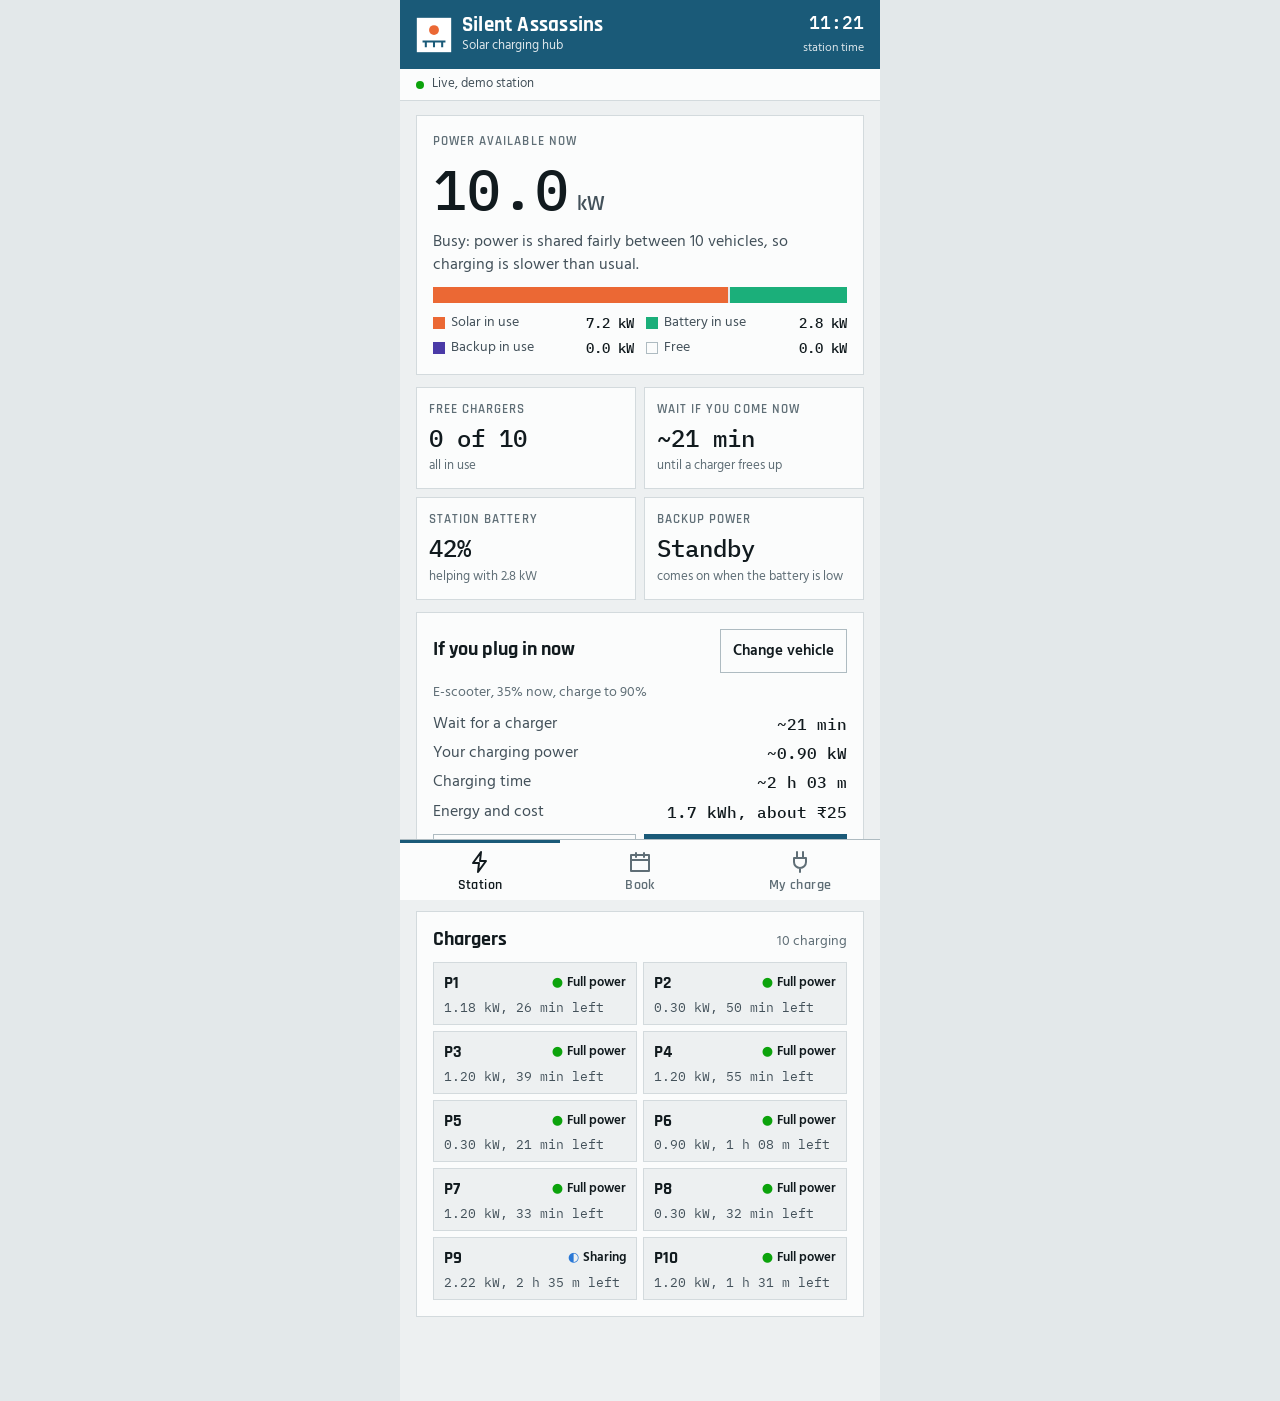
==== commit 9d6d8dd3: "Add e-cars with dedicated car bays and reorganise the bench wiring Cars charge at up to 3.3 kW on th" ====
--- a/app.html
+++ b/app.html
@@ -233,8 +233,8 @@
   <div class="toast" id="toast" role="status" aria-live="polite" hidden></div>
 </div>
 
-<script src="model.js?v=1"></script>
-<script src="station-link.js?v=1"></script>
+<script src="model.js?v=2"></script>
+<script src="station-link.js?v=2"></script>
 <script>
 (function () {
   'use strict';
@@ -248,7 +248,7 @@
   const inr = v => '₹' + Math.round(v).toLocaleString('en-IN');
   const esc = s => String(s).replace(/[&<>"]/g, c => ({ '&': '&amp;', '<': '&lt;', '>': '&gt;', '"': '&quot;' }[c]));
   const SL = { free: 'Free', full: 'Full power', shared: 'Sharing', hold: 'On hold', trip: 'Tripped', fault: 'Out of order' };
-  const SPEC = { rick: 'E-rickshaw', scoot: 'E-scooter', cycle: 'E-cycle', phone: 'Phone / power bank' };
+  const SPEC = { rick: 'E-rickshaw', scoot: 'E-scooter', cycle: 'E-cycle', phone: 'Phone / power bank', car: 'E-car' };
 
   /* ---------- what this phone remembers ---------- */
   let me = { v: { type: 'scoot', soc: 35, target: 90 }, bookings: [], session: null };
@@ -261,7 +261,7 @@
   function boot() {
     st = new Station({ smart: true, seed: 21, startMin: 540, auto: true });
     st.soc = 88; st.cloud = 0.15;
-    ['rick', 'scoot', 'rick', 'cycle', 'rick', 'scoot', 'rick'].forEach(t => st.arrive(t, false));
+    ['rick', 'scoot', 'rick', 'cycle', 'car', 'rick', 'scoot', 'rick'].forEach(t => st.arrive(t, false));
     for (let i = 0; i < 140; i++) st.step(1);
   }
   const linked = () => Date.now() - remoteAt < 3000;
@@ -300,7 +300,8 @@
     const busy = clamp(arrivalRate(t) * c.arrX * 1.2, 1, c.ports);      // vehicles expected on charge
     return { power: power, busy: busy };
   }
-  const shareOf = (type, power, vehicles) => Math.min(TYPES[type].max, snap.cfg.portMax, power / Math.max(1, vehicles));
+  const shareOf = (type, power, vehicles) => Math.min(TYPES[type].max, TYPES[type].car ? snap.cfg.carMax : snap.cfg.portMax, power / Math.max(1, vehicles));
+  const waitNow = () => TYPES[me.v.type].car ? snap.waitCar : snap.waitNew;      // cars can only use the car bays
 
   /* ---------- station screen ---------- */
   let plSig = null;
@@ -322,8 +323,9 @@
 
     $('t-free').textContent = free + ' of ' + c.ports;
     $('t-free-s').textContent = s.queue.length ? s.queue.length + ' waiting in the queue' : free ? 'no queue' : 'all in use';
-    $('t-wait').textContent = s.waitNew < 0 ? 'Unknown' : s.waitNew < 1 ? 'No wait' : '~' + dur(s.waitNew);
-    $('t-wait-s').textContent = s.waitNew < 0 ? 'station is not managed' : s.waitNew < 1 ? 'a charger is free' : 'until a charger frees up';
+    const w = waitNow(), bay = TYPES[me.v.type].car ? 'car bay' : 'charger';
+    $('t-wait').textContent = w < 0 ? 'Unknown' : w < 1 ? 'No wait' : '~' + dur(w);
+    $('t-wait-s').textContent = w < 0 ? 'cannot be estimated now' : w < 1 ? 'a ' + bay + ' is free' : 'until a ' + bay + ' frees up';
     $('t-soc').textContent = Math.round(s.soc) + '%';
     $('t-soc-s').textContent = s.batt > 0.02 ? 'helping with ' + s.batt.toFixed(1) + ' kW' : s.batt < -0.02 ? 'charging from the sun' : 'idle';
     $('t-grid').textContent = s.grid > 0.02 ? s.grid.toFixed(1) + ' kW' : s.gridAvail > 0 ? 'Ready' : 'Standby';
@@ -331,7 +333,7 @@
 
     const v = me.v, share = shareOf(v.type, s.budget, occ + (free ? 1 : 0)), need = needKwh(v);
     $('n-veh').textContent = SPEC[v.type] + ', ' + v.soc + '% now, charge to ' + v.target + '%';
-    $('n-kv').innerHTML = `<span>Wait for a charger</span><b>${s.waitNew < 0 ? 'unknown' : s.waitNew < 1 ? 'none' : '~' + dur(s.waitNew)}</b>` +
+    $('n-kv').innerHTML = `<span>Wait for a charger</span><b>${w < 0 ? 'unknown' : w < 1 ? 'none' : '~' + dur(w)}</b>` +
       `<span>Your charging power</span><b>~${share.toFixed(2)} kW</b>` +
       `<span>Charging time</span><b>${share > 0.03 ? '~' + dur(chargeMin(v.type, v.soc, v.target, share)) : 'unknown'}</b>` +
       `<span>Energy and cost</span><b>${need.toFixed(1)} kWh, about ${inr(need * PRICE)}</b>`;
@@ -345,7 +347,7 @@
     }
     [...$('plist').children].forEach((el, i) => {
       const p = s.ports[i];
-      el.lastChild.textContent = p.state === 'free' ? 'plug in here' : p.state === 'fault' ? 'being repaired' : p.state === 'trip' ? 'waiting for reset' : p.set.toFixed(2) + ' kW, ' + dur(p.left) + ' left';
+      el.lastChild.textContent = p.state === 'free' ? (p.car ? 'car bay, 3.3 kW' : 'plug in here') : p.state === 'fault' ? 'being repaired' : p.state === 'trip' ? 'waiting for reset' : p.set.toFixed(2) + ' kW, ' + dur(p.left) + ' left';
     });
     $('p-note').textContent = occ + ' charging';
   }
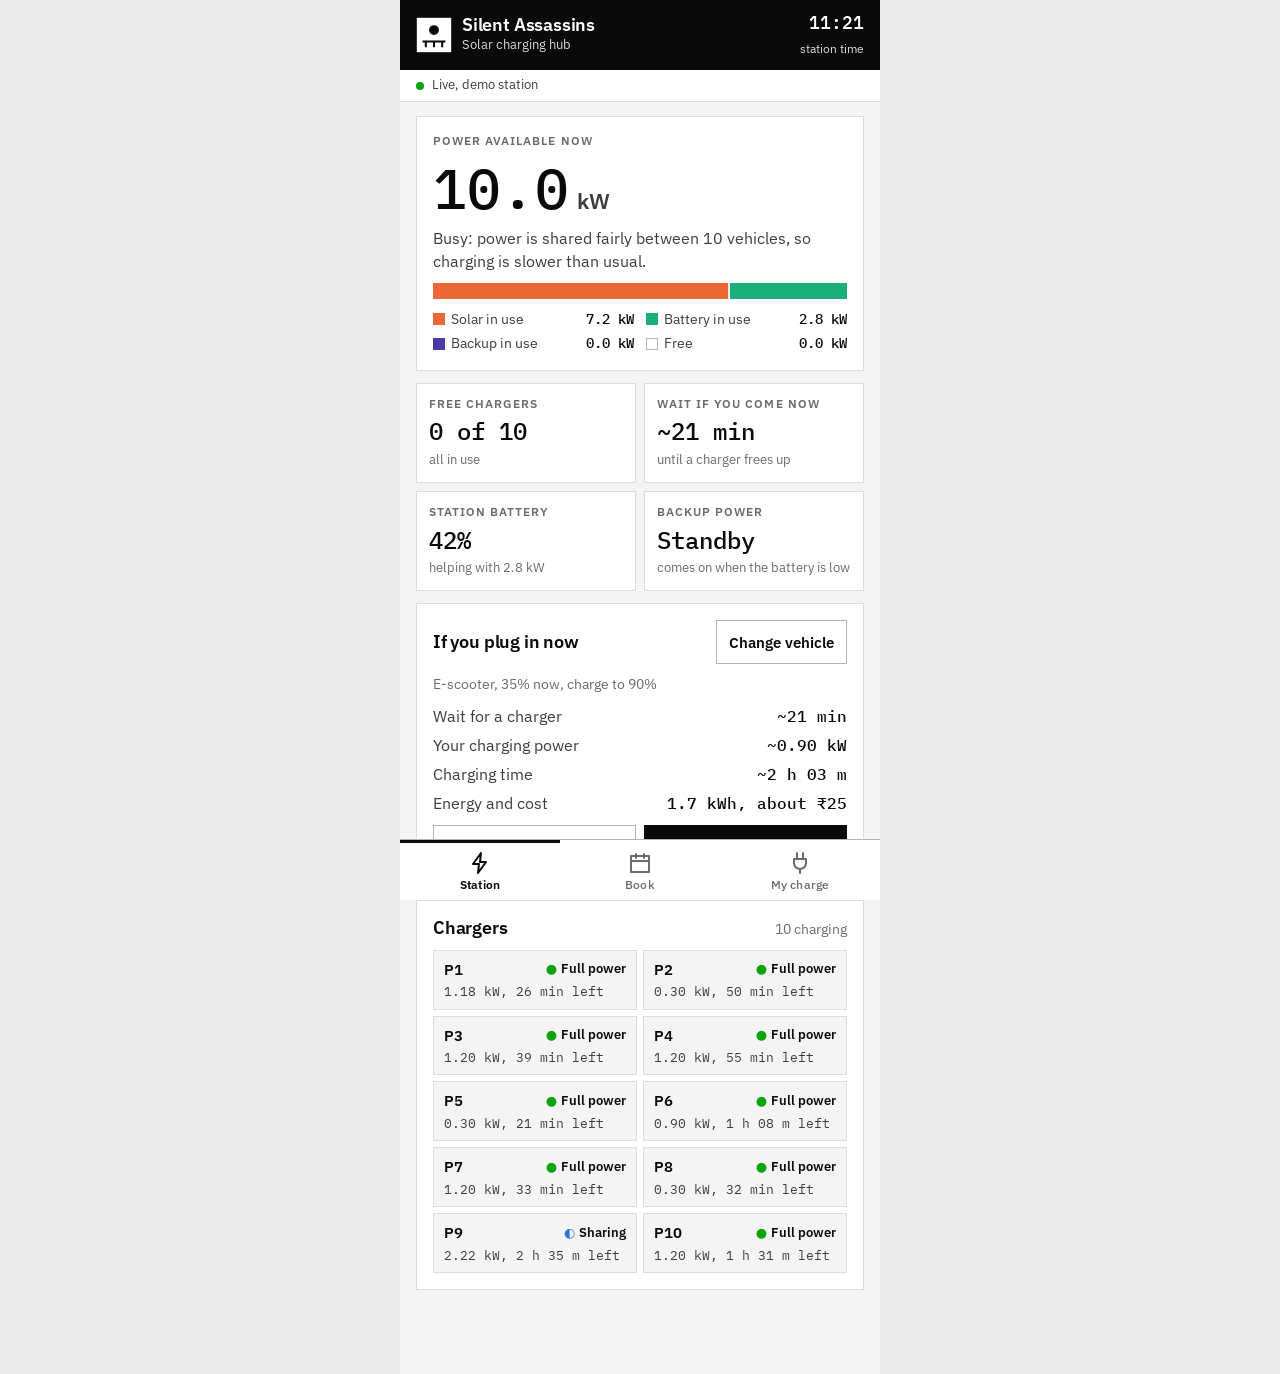
==== commit 5b85f1ab: "Restyle the dashboard and customer app in a black-and-white theme Monochrome chrome in IBM Plex Sans" ====
--- a/app.html
+++ b/app.html
@@ -3,44 +3,47 @@
 <head>
 <meta charset="utf-8">
 <meta name="viewport" content="width=device-width, initial-scale=1, viewport-fit=cover">
-<meta name="theme-color" content="#1a5a78">
+<meta name="theme-color" content="#0a0a0a" media="(prefers-color-scheme: light)">
+<meta name="theme-color" content="#141414" media="(prefers-color-scheme: dark)">
 <title>Silent Assassins Charge</title>
-<link rel="stylesheet" href="https://fonts.googleapis.com/css2?family=Hind:wght@400;500;600&family=IBM+Plex+Mono:wght@400;500;600&family=Rajdhani:wght@500;600;700&display=swap">
+<link rel="stylesheet" href="https://fonts.googleapis.com/css2?family=IBM+Plex+Sans:wght@400;500;600;700&family=IBM+Plex+Mono:wght@400;500;600&display=swap">
 <style>
-/* Customer app: one column sized for a phone held in one hand. Three screens behind a bottom bar:
+/* Theme: black-and-white chrome; colour is kept for power sources and status only.
+   Customer app: one column sized for a phone held in one hand. Three screens behind a bottom bar:
    what the station can give right now, booking an arrival slot, and the customer's own charge. */
 :root{
-  --bg:#edf0f1; --panel:#fbfcfc; --panel-2:#e3e8ea; --ink:#111a1e; --ink-2:#43515a; --muted:#5f6e76;
-  --line:#d3dadd; --line-2:#aebbc1; --accent:#1a5a78; --accent-ink:#ffffff; --accent-soft:#dbeaf1;
+  --bg:#f4f4f4; --panel:#ffffff; --panel-2:#ebebeb; --ink:#0a0a0a; --ink-2:#3d3d3d; --muted:#6b6b6b;
+  --line:#dcdcdc; --line-2:#b3b3b3; --accent:#0a0a0a; --accent-ink:#ffffff; --accent-soft:#e6e6e6;
   --s-load:#2a78d6; --s-pv:#eb6834; --s-batt:#1baf7a; --s-grid:#4a3aa7;
   --good:#0ca30c; --warn:#fab219; --serious:#ec835a; --crit:#d03b3b; --crit-soft:#fbe6e6;
-  --font-d:'Rajdhani','Segoe UI',system-ui,sans-serif;
-  --font-b:'Hind','Segoe UI',system-ui,-apple-system,sans-serif;
+  --top:#0a0a0a; --top-line:#0a0a0a;
+  --font-d:'IBM Plex Sans','Segoe UI',system-ui,sans-serif;
+  --font-b:'IBM Plex Sans','Segoe UI',system-ui,-apple-system,sans-serif;
   --font-m:'IBM Plex Mono',ui-monospace,Consolas,monospace;
 }
 @media (prefers-color-scheme: dark){ :root:not([data-theme="light"]){
-  --bg:#0c1215; --panel:#151c20; --panel-2:#1e282d; --ink:#f1f5f6; --ink-2:#bcc8cd; --muted:#8e9ca3;
-  --line:#28343a; --line-2:#3d4b52; --accent:#7cc4e2; --accent-ink:#0c1215; --accent-soft:#16303c;
-  --s-load:#3987e5; --s-pv:#d95926; --s-batt:#199e70; --s-grid:#9085e9; --crit-soft:#3a1c1c; color-scheme:dark } }
+  --bg:#0a0a0a; --panel:#141414; --panel-2:#1f1f1f; --ink:#f5f5f5; --ink-2:#c4c4c4; --muted:#8f8f8f;
+  --line:#2a2a2a; --line-2:#444444; --accent:#ffffff; --accent-ink:#0a0a0a; --accent-soft:#262626;
+  --s-load:#3987e5; --s-pv:#d95926; --s-batt:#199e70; --s-grid:#9085e9; --crit-soft:#3a1c1c; --top:#141414; --top-line:#2a2a2a; color-scheme:dark } }
 :root[data-theme="dark"]{
-  --bg:#0c1215; --panel:#151c20; --panel-2:#1e282d; --ink:#f1f5f6; --ink-2:#bcc8cd; --muted:#8e9ca3;
-  --line:#28343a; --line-2:#3d4b52; --accent:#7cc4e2; --accent-ink:#0c1215; --accent-soft:#16303c;
-  --s-load:#3987e5; --s-pv:#d95926; --s-batt:#199e70; --s-grid:#9085e9; --crit-soft:#3a1c1c; color-scheme:dark }
+  --bg:#0a0a0a; --panel:#141414; --panel-2:#1f1f1f; --ink:#f5f5f5; --ink-2:#c4c4c4; --muted:#8f8f8f;
+  --line:#2a2a2a; --line-2:#444444; --accent:#ffffff; --accent-ink:#0a0a0a; --accent-soft:#262626;
+  --s-load:#3987e5; --s-pv:#d95926; --s-batt:#199e70; --s-grid:#9085e9; --crit-soft:#3a1c1c; --top:#141414; --top-line:#2a2a2a; color-scheme:dark }
 
 *{box-sizing:border-box}
 html{-webkit-text-size-adjust:100%}
 body{margin:0;background:var(--panel-2);color:var(--ink);font-family:var(--font-b);font-size:16px;line-height:1.45}
 [hidden]{display:none!important}
 .app{max-width:480px;margin:0 auto;min-height:100vh;min-height:100dvh;background:var(--bg);display:flex;flex-direction:column}
-h1,h2,h3{font-family:var(--font-d);font-weight:700;line-height:1.15;margin:0}
-h1{font-size:21px;letter-spacing:.01em} h2{font-size:20px} h3{font-size:17px;font-weight:600}
+h1,h2,h3{font-family:var(--font-d);font-weight:600;line-height:1.2;margin:0;letter-spacing:-.01em}
+h1{font-size:18px} h2{font-size:18px} h3{font-size:16px}
 p{margin:0} a{color:var(--accent)}
 .mono,.num{font-family:var(--font-m);font-variant-numeric:tabular-nums}
-.lab{font-family:var(--font-d);font-weight:600;font-size:13px;letter-spacing:.08em;text-transform:uppercase;color:var(--muted)}
+.lab{font-family:var(--font-d);font-weight:600;font-size:11.5px;letter-spacing:.09em;text-transform:uppercase;color:var(--muted)}
 .note{color:var(--muted);font-size:14px}
 
 /* top bar */
-.top{position:sticky;top:0;z-index:5;background:var(--accent);color:var(--accent-ink);padding:10px 16px;padding-top:calc(10px + env(safe-area-inset-top,0px));display:flex;align-items:center;justify-content:space-between;gap:12px}
+.top{position:sticky;top:0;z-index:5;background:var(--top);color:#ffffff;border-bottom:1px solid var(--top-line);padding:10px 16px;padding-top:calc(10px + env(safe-area-inset-top,0px));display:flex;align-items:center;justify-content:space-between;gap:12px}
 .brand{display:flex;gap:10px;align-items:center;min-width:0}
 .brand svg{flex:none}
 .brand span{display:block;font-size:13px;opacity:.85;white-space:nowrap;overflow:hidden;text-overflow:ellipsis}
@@ -89,7 +92,7 @@
 .pc{border:1px solid var(--line);background:var(--bg);padding:8px 10px;display:flex;flex-direction:column;gap:2px;min-width:0}
 .pc[data-me="1"]{border:2px solid var(--accent)}
 .pc-h{display:flex;justify-content:space-between;align-items:center;gap:6px}
-.pc-h b{font-family:var(--font-d);font-size:17px}
+.pc-h b{font-family:var(--font-d);font-size:15px;font-weight:600}
 .pc small{font-family:var(--font-m);font-size:12.5px;color:var(--ink-2);white-space:nowrap;overflow:hidden;text-overflow:ellipsis}
 .st{font-size:13px;font-weight:600;display:inline-flex;align-items:center;gap:4px;white-space:nowrap}
 .st::before{content:"○";color:var(--muted)}
@@ -116,17 +119,17 @@
 .s-time span{font-size:12px;color:var(--muted)}
 .s-body{display:flex;flex-direction:column;gap:4px;min-width:0}
 .s-bar{height:8px;background:var(--panel-2)}
-.s-bar i{display:block;height:100%;background:var(--s-load);border-radius:0 3px 3px 0}
+.s-bar i{display:block;height:100%;background:var(--ink);border-radius:0 3px 3px 0}
 .s-meta{display:flex;justify-content:space-between;gap:8px;font-size:13px;color:var(--ink-2);white-space:nowrap}
 .s-est{font-size:14px;font-family:var(--font-m);font-variant-numeric:tabular-nums}
-.tag{font-family:var(--font-d);font-weight:700;font-size:12px;letter-spacing:.06em;text-transform:uppercase;color:var(--accent);border:1px solid var(--accent);padding:0 5px;margin-left:6px;white-space:nowrap}
-.daysep{font-family:var(--font-d);font-weight:600;font-size:13px;letter-spacing:.08em;text-transform:uppercase;color:var(--muted);padding:6px 0 0}
+.tag{font-family:var(--font-d);font-weight:600;font-size:10.5px;letter-spacing:.07em;text-transform:uppercase;color:var(--accent);border:1px solid var(--accent);padding:0 5px;margin-left:6px;white-space:nowrap}
+.daysep{font-family:var(--font-d);font-weight:600;font-size:11.5px;letter-spacing:.09em;text-transform:uppercase;color:var(--muted);padding:6px 0 0}
 
 /* my charge screen */
 .token{font-family:var(--font-m);font-size:30px;font-weight:500;letter-spacing:.04em}
 .prog{height:14px;background:var(--panel-2);position:relative}
-.prog i{position:absolute;inset:0 auto 0 0;background:var(--s-batt);border-radius:0 4px 4px 0;transition:width .4s}
-.prog em{position:absolute;top:-3px;bottom:-3px;width:2px;background:var(--ink-2)}
+.prog i{position:absolute;inset:0 auto 0 0;background:var(--ink);border-radius:0 4px 4px 0;transition:width .4s}
+.prog em{position:absolute;top:-4px;bottom:-4px;width:2px;background:var(--muted)}
 .pct{display:flex;justify-content:space-between;font-family:var(--font-m);font-size:14px;color:var(--ink-2)}
 .blist{list-style:none;margin:0;padding:0;display:flex;flex-direction:column;gap:8px}
 .blist li{border:1px solid var(--line);background:var(--bg);padding:12px;display:flex;flex-direction:column;gap:8px}
@@ -136,15 +139,15 @@
 .seg{display:flex}
 .seg button{flex:1;font-family:var(--font-b);font-size:15px;min-height:44px;border:1px solid var(--line-2);background:var(--panel);color:var(--ink-2);cursor:pointer;margin-right:-1px}
 .seg button[aria-pressed="true"]{background:var(--accent);color:var(--accent-ink);border-color:var(--accent);position:relative}
-details summary{cursor:pointer;font-family:var(--font-d);font-weight:600;font-size:17px;min-height:28px}
+details summary{cursor:pointer;font-family:var(--font-d);font-weight:600;font-size:16px;min-height:28px}
 details[open] summary{margin-bottom:10px}
 details .in{display:flex;flex-direction:column;gap:10px}
 
 /* bottom bar */
 .nav{position:fixed;left:0;right:0;bottom:0;z-index:6;display:flex;justify-content:center;pointer-events:none}
 .nav div{pointer-events:auto;width:100%;max-width:480px;display:grid;grid-template-columns:repeat(3,1fr);background:var(--panel);border-top:1px solid var(--line-2);padding-bottom:env(safe-area-inset-bottom,0px)}
-.nav button{font-family:var(--font-d);font-weight:600;font-size:14px;letter-spacing:.03em;min-height:60px;border:0;background:none;color:var(--muted);cursor:pointer;display:flex;flex-direction:column;align-items:center;justify-content:center;gap:2px;border-top:3px solid transparent;position:relative}
-.nav button[aria-current="page"]{color:var(--ink);border-top-color:var(--accent)}
+.nav button{font-family:var(--font-d);font-weight:500;font-size:12px;letter-spacing:.01em;min-height:60px;border:0;background:none;color:var(--muted);cursor:pointer;display:flex;flex-direction:column;align-items:center;justify-content:center;gap:2px;border-top:3px solid transparent;position:relative}
+.nav button[aria-current="page"]{color:var(--ink);font-weight:600;border-top-color:var(--accent)}
 .nav svg{width:24px;height:24px;fill:none;stroke:currentColor;stroke-width:2;stroke-linecap:round;stroke-linejoin:round}
 .nav .dot{position:absolute;top:8px;left:calc(50% + 10px);width:9px;height:9px;border-radius:50%;background:var(--good)}
 .toast{position:fixed;left:50%;transform:translateX(-50%);bottom:calc(76px + env(safe-area-inset-bottom,0px));z-index:7;width:calc(100% - 32px);max-width:448px;background:var(--ink);color:var(--bg);padding:12px 14px;font-size:15px}
@@ -154,7 +157,7 @@
 <div class="app">
   <header class="top">
     <div class="brand">
-      <svg width="36" height="36" viewBox="0 0 44 44" aria-hidden="true"><rect x="1" y="1" width="42" height="42" fill="var(--accent-ink)"/><circle cx="22" cy="16" r="6" fill="var(--s-pv)"/><path d="M8 30h28M12 30v7M22 30v7M32 30v7" stroke="var(--accent)" stroke-width="2.5" fill="none"/></svg>
+      <svg width="36" height="36" viewBox="0 0 44 44" aria-hidden="true"><rect x="1" y="1" width="42" height="42" fill="#ffffff"/><circle cx="22" cy="16" r="6" fill="#0a0a0a"/><path d="M8 30h28M12 30v7M22 30v7M32 30v7" stroke="#0a0a0a" stroke-width="2.5" fill="none"/></svg>
       <div style="min-width:0"><h1>Silent Assassins</h1><span>Solar charging hub</span></div>
     </div>
     <div class="clock"><b id="clock">--:--</b><span>station time</span></div>
